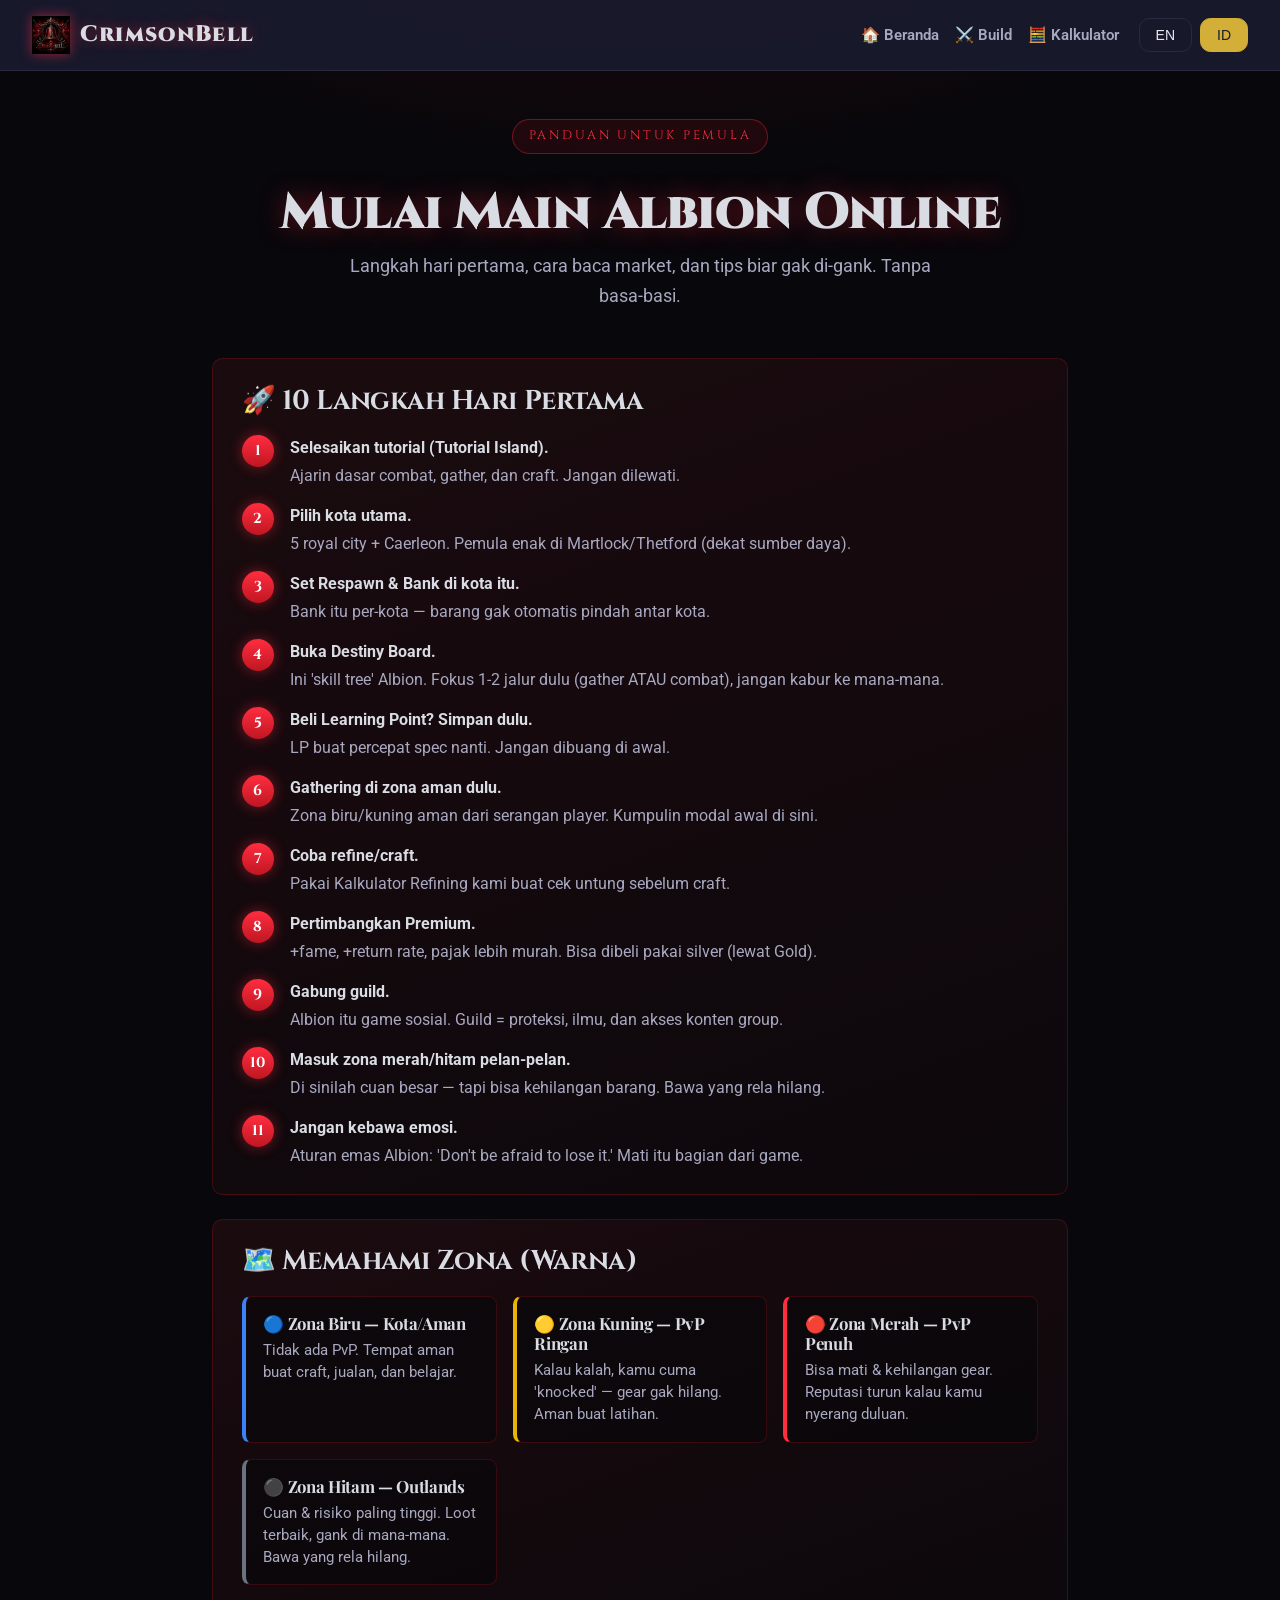
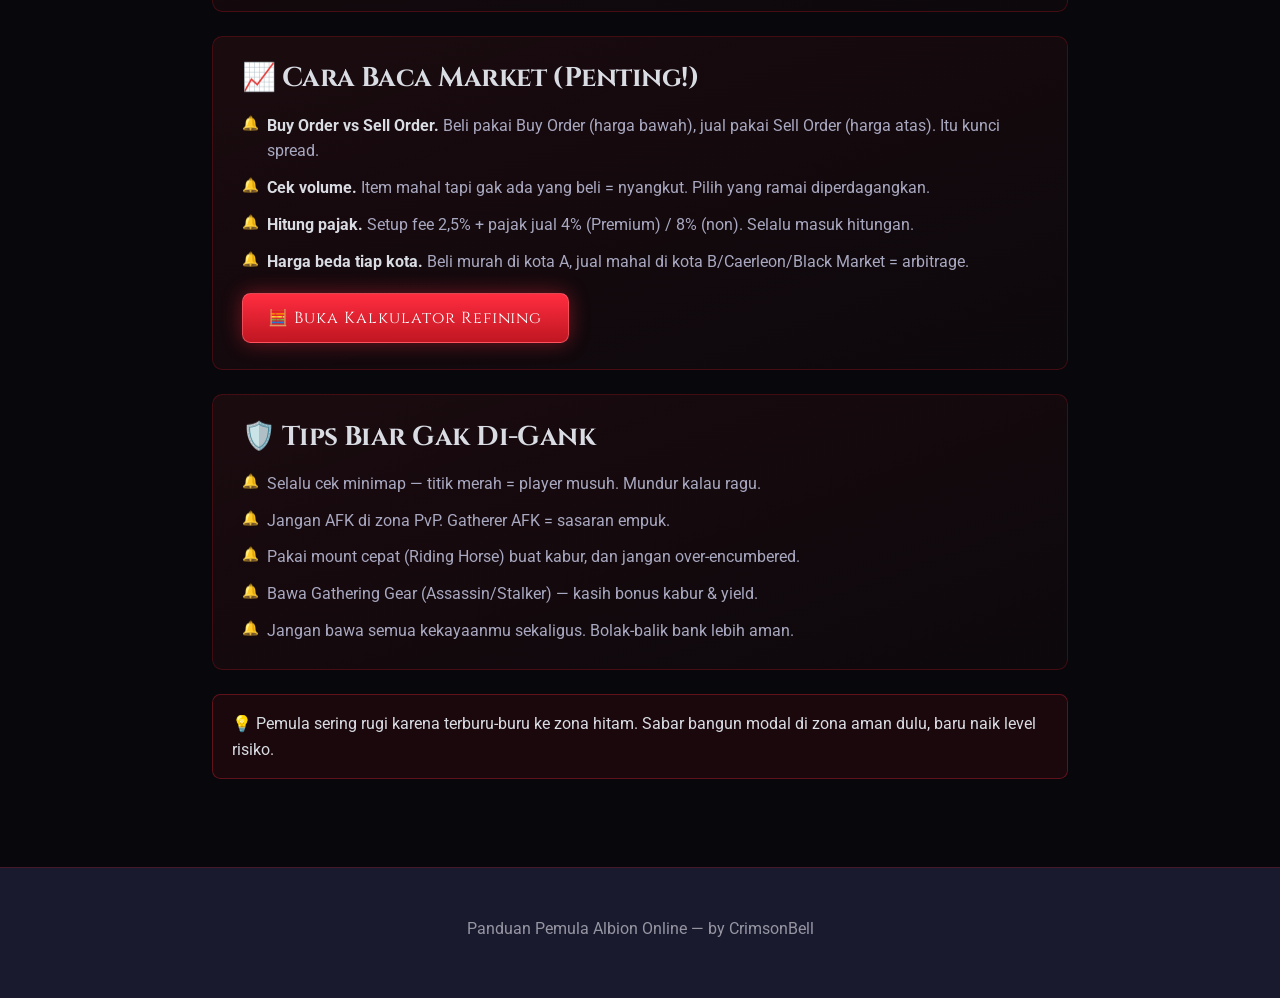
==== beginner.html @ 1b935067 "Add Beginner Guide & Builds pages, landing cards, subtle bell sway animation Co-Authored-By: Devin A" ====
<!DOCTYPE html>
<html lang="id">
<head>
    <meta charset="UTF-8">
    <meta name="viewport" content="width=device-width, initial-scale=1.0">
    <title>Panduan Pemula — CrimsonBell</title>
    <meta name="description" content="Panduan Albion Online untuk pemula: langkah hari pertama, kota, cara baca market, dan tips aman dari gank — by CrimsonBell.">
    <link rel="preconnect" href="https://fonts.googleapis.com">
    <link rel="preconnect" href="https://fonts.gstatic.com" crossorigin>
    <link href="https://fonts.googleapis.com/css2?family=Cinzel:wght@600;700;900&family=Playfair+Display:wght@700&family=Roboto:wght@400;500;700&display=swap" rel="stylesheet">
    <link rel="icon" href="assets/crimsonbell-mark.png">
    <link rel="stylesheet" href="styles.css">
    <link rel="stylesheet" href="landing.css">
    <link rel="stylesheet" href="guide.css">
</head>
<body class="landing-body">
    <!-- Header -->
    <header class="sticky-header">
        <div class="container">
            <div class="header-content">
                <a href="index.html" class="logo-link">
                    <img src="assets/crimsonbell-mark.webp" alt="CrimsonBell" class="header-mark">
                    <span class="logo">CrimsonBell</span>
                </a>
                <nav class="header-nav">
                    <a href="index.html" class="header-nav-link"
                       data-id="🏠 Beranda" data-en="🏠 Home">🏠 Beranda</a>
                    <a href="builds.html" class="header-nav-link"
                       data-id="⚔️ Build" data-en="⚔️ Builds">⚔️ Build</a>
                    <a href="calculator.html" class="header-nav-link"
                       data-id="🧮 Kalkulator" data-en="🧮 Calculator">🧮 Kalkulator</a>
                </nav>
                <div class="language-switcher">
                    <button class="lang-btn" data-lang="en">EN</button>
                    <button class="lang-btn active" data-lang="id">ID</button>
                </div>
            </div>
        </div>
    </header>

    <!-- Hero -->
    <section class="guide-hero">
        <div class="container">
            <div class="landing-badge"
                 data-id="PANDUAN UNTUK PEMULA" data-en="BEGINNER GUIDE">PANDUAN UNTUK PEMULA</div>
            <h1 class="guide-title"
                data-id="Mulai Main Albion Online" data-en="Getting Started in Albion Online">Mulai Main Albion Online</h1>
            <p class="guide-subtitle"
               data-id="Langkah hari pertama, cara baca market, dan tips biar gak di-gank. Tanpa basa-basi."
               data-en="Your first day, how to read the market, and how to avoid getting ganked. No fluff.">Langkah hari pertama, cara baca market, dan tips biar gak di-gank. Tanpa basa-basi.</p>
        </div>
    </section>

    <!-- Content -->
    <section class="guide-content">
        <div class="container">

            <!-- First steps -->
            <div class="guide-block">
                <h2 class="guide-h2"
                    data-id="🚀 10 Langkah Hari Pertama" data-en="🚀 Your First 10 Steps">🚀 10 Langkah Hari Pertama</h2>
                <ol class="step-list">
                    <li><strong data-id="Selesaikan tutorial (Tutorial Island)." data-en="Finish the tutorial (Tutorial Island).">Selesaikan tutorial (Tutorial Island).</strong>
                        <span data-id="Ajarin dasar combat, gather, dan craft. Jangan dilewati." data-en="Teaches combat, gathering, and crafting basics. Don't skip it.">Ajarin dasar combat, gather, dan craft. Jangan dilewati.</span></li>
                    <li><strong data-id="Pilih kota utama." data-en="Pick a home city.">Pilih kota utama.</strong>
                        <span data-id="5 royal city + Caerleon. Pemula enak di Martlock/Thetford (dekat sumber daya)." data-en="5 royal cities + Caerleon. Beginners do well in Martlock/Thetford (close to resources).">5 royal city + Caerleon. Pemula enak di Martlock/Thetford (dekat sumber daya).</span></li>
                    <li><strong data-id="Set Respawn & Bank di kota itu." data-en="Set your respawn & bank in that city.">Set Respawn & Bank di kota itu.</strong>
                        <span data-id="Bank itu per-kota — barang gak otomatis pindah antar kota." data-en="Banks are per-city — items don't move between cities automatically.">Bank itu per-kota — barang gak otomatis pindah antar kota.</span></li>
                    <li><strong data-id="Buka Destiny Board." data-en="Open the Destiny Board.">Buka Destiny Board.</strong>
                        <span data-id="Ini 'skill tree' Albion. Fokus 1-2 jalur dulu (gather ATAU combat), jangan kabur ke mana-mana." data-en="This is Albion's 'skill tree'. Focus 1-2 paths first (gather OR combat), don't spread thin.">Ini 'skill tree' Albion. Fokus 1-2 jalur dulu (gather ATAU combat), jangan kabur ke mana-mana.</span></li>
                    <li><strong data-id="Beli Learning Point? Simpan dulu." data-en="Got Learning Points? Save them.">Beli Learning Point? Simpan dulu.</strong>
                        <span data-id="LP buat percepat spec nanti. Jangan dibuang di awal." data-en="LP speeds up spec later. Don't waste them early.">LP buat percepat spec nanti. Jangan dibuang di awal.</span></li>
                    <li><strong data-id="Gathering di zona aman dulu." data-en="Gather in safe zones first.">Gathering di zona aman dulu.</strong>
                        <span data-id="Zona biru/kuning aman dari serangan player. Kumpulin modal awal di sini." data-en="Blue/yellow zones are safe from PvP. Build your starting capital here.">Zona biru/kuning aman dari serangan player. Kumpulin modal awal di sini.</span></li>
                    <li><strong data-id="Coba refine/craft." data-en="Try refining/crafting.">Coba refine/craft.</strong>
                        <span data-id="Pakai Kalkulator Refining kami buat cek untung sebelum craft." data-en="Use our Refining Calculator to check profit before crafting.">Pakai Kalkulator Refining kami buat cek untung sebelum craft.</span></li>
                    <li><strong data-id="Pertimbangkan Premium." data-en="Consider Premium.">Pertimbangkan Premium.</strong>
                        <span data-id="+fame, +return rate, pajak lebih murah. Bisa dibeli pakai silver (lewat Gold)." data-en="+fame, +return rate, lower tax. Buyable with silver (via Gold).">+fame, +return rate, pajak lebih murah. Bisa dibeli pakai silver (lewat Gold).</span></li>
                    <li><strong data-id="Gabung guild." data-en="Join a guild.">Gabung guild.</strong>
                        <span data-id="Albion itu game sosial. Guild = proteksi, ilmu, dan akses konten group." data-en="Albion is a social game. A guild means protection, knowledge, and group content.">Albion itu game sosial. Guild = proteksi, ilmu, dan akses konten group.</span></li>
                    <li><strong data-id="Masuk zona merah/hitam pelan-pelan." data-en="Ease into red/black zones.">Masuk zona merah/hitam pelan-pelan.</strong>
                        <span data-id="Di sinilah cuan besar — tapi bisa kehilangan barang. Bawa yang rela hilang." data-en="This is where the big money is — but you can lose your gear. Only bring what you can afford to lose.">Di sinilah cuan besar — tapi bisa kehilangan barang. Bawa yang rela hilang.</span></li>
                    <li><strong data-id="Jangan kebawa emosi." data-en="Don't get attached.">Jangan kebawa emosi.</strong>
                        <span data-id="Aturan emas Albion: 'Don't be afraid to lose it.' Mati itu bagian dari game." data-en="Albion's golden rule: 'Don't be afraid to lose it.' Dying is part of the game.">Aturan emas Albion: 'Don't be afraid to lose it.' Mati itu bagian dari game.</span></li>
                </ol>
            </div>

            <!-- Zones -->
            <div class="guide-block">
                <h2 class="guide-h2"
                    data-id="🗺️ Memahami Zona (Warna)" data-en="🗺️ Understanding Zones (Colors)">🗺️ Memahami Zona (Warna)</h2>
                <div class="info-grid">
                    <div class="info-card info-card--blue">
                        <h3 data-id="🔵 Zona Biru — Kota/Aman" data-en="🔵 Blue Zone — City/Safe">🔵 Zona Biru — Kota/Aman</h3>
                        <p data-id="Tidak ada PvP. Tempat aman buat craft, jualan, dan belajar." data-en="No PvP. Safe place to craft, trade, and learn.">Tidak ada PvP. Tempat aman buat craft, jualan, dan belajar.</p>
                    </div>
                    <div class="info-card info-card--yellow">
                        <h3 data-id="🟡 Zona Kuning — PvP Ringan" data-en="🟡 Yellow Zone — Soft PvP">🟡 Zona Kuning — PvP Ringan</h3>
                        <p data-id="Kalau kalah, kamu cuma 'knocked' — gear gak hilang. Aman buat latihan." data-en="If you lose you're only 'knocked' — no gear loss. Good for practice.">Kalau kalah, kamu cuma 'knocked' — gear gak hilang. Aman buat latihan.</p>
                    </div>
                    <div class="info-card info-card--red">
                        <h3 data-id="🔴 Zona Merah — PvP Penuh" data-en="🔴 Red Zone — Full PvP">🔴 Zona Merah — PvP Penuh</h3>
                        <p data-id="Bisa mati & kehilangan gear. Reputasi turun kalau kamu nyerang duluan." data-en="You can die & lose gear. Your reputation drops if you attack first.">Bisa mati & kehilangan gear. Reputasi turun kalau kamu nyerang duluan.</p>
                    </div>
                    <div class="info-card info-card--black">
                        <h3 data-id="⚫ Zona Hitam — Outlands" data-en="⚫ Black Zone — Outlands">⚫ Zona Hitam — Outlands</h3>
                        <p data-id="Cuan & risiko paling tinggi. Loot terbaik, gank di mana-mana. Bawa yang rela hilang." data-en="Highest reward & risk. Best loot, ganks everywhere. Only bring what you can lose.">Cuan & risiko paling tinggi. Loot terbaik, gank di mana-mana. Bawa yang rela hilang.</p>
                    </div>
                </div>
            </div>

            <!-- Market -->
            <div class="guide-block">
                <h2 class="guide-h2"
                    data-id="📈 Cara Baca Market (Penting!)" data-en="📈 How to Read the Market (Important!)">📈 Cara Baca Market (Penting!)</h2>
                <ul class="tip-list">
                    <li><strong data-id="Buy Order vs Sell Order." data-en="Buy Order vs Sell Order.">Buy Order vs Sell Order.</strong>
                        <span data-id="Beli pakai Buy Order (harga bawah), jual pakai Sell Order (harga atas). Itu kunci spread." data-en="Buy with Buy Orders (low price), sell with Sell Orders (high price). That's the spread.">Beli pakai Buy Order (harga bawah), jual pakai Sell Order (harga atas). Itu kunci spread.</span></li>
                    <li><strong data-id="Cek volume." data-en="Check the volume.">Cek volume.</strong>
                        <span data-id="Item mahal tapi gak ada yang beli = nyangkut. Pilih yang ramai diperdagangkan." data-en="Expensive item nobody buys = stuck inventory. Pick high-volume items.">Item mahal tapi gak ada yang beli = nyangkut. Pilih yang ramai diperdagangkan.</span></li>
                    <li><strong data-id="Hitung pajak." data-en="Account for tax.">Hitung pajak.</strong>
                        <span data-id="Setup fee 2,5% + pajak jual 4% (Premium) / 8% (non). Selalu masuk hitungan." data-en="Setup fee 2.5% + sales tax 4% (Premium) / 8% (non). Always factor it in.">Setup fee 2,5% + pajak jual 4% (Premium) / 8% (non). Selalu masuk hitungan.</span></li>
                    <li><strong data-id="Harga beda tiap kota." data-en="Prices differ per city.">Harga beda tiap kota.</strong>
                        <span data-id="Beli murah di kota A, jual mahal di kota B/Caerleon/Black Market = arbitrage." data-en="Buy cheap in city A, sell high in city B/Caerleon/Black Market = arbitrage.">Beli murah di kota A, jual mahal di kota B/Caerleon/Black Market = arbitrage.</span></li>
                </ul>
                <a href="calculator.html" class="guide-cta-btn"
                   data-id="🧮 Buka Kalkulator Refining" data-en="🧮 Open Refining Calculator">🧮 Buka Kalkulator Refining</a>
            </div>

            <!-- Safety -->
            <div class="guide-block">
                <h2 class="guide-h2"
                    data-id="🛡️ Tips Biar Gak Di-Gank" data-en="🛡️ How to Avoid Getting Ganked">🛡️ Tips Biar Gak Di-Gank</h2>
                <ul class="tip-list">
                    <li><span data-id="Selalu cek minimap — titik merah = player musuh. Mundur kalau ragu." data-en="Always watch the minimap — red dots = enemy players. Retreat if unsure.">Selalu cek minimap — titik merah = player musuh. Mundur kalau ragu.</span></li>
                    <li><span data-id="Jangan AFK di zona PvP. Gatherer AFK = sasaran empuk." data-en="Never AFK in PvP zones. An AFK gatherer is easy prey.">Jangan AFK di zona PvP. Gatherer AFK = sasaran empuk.</span></li>
                    <li><span data-id="Pakai mount cepat (Riding Horse) buat kabur, dan jangan over-encumbered." data-en="Use a fast mount (Riding Horse) to escape, and don't get over-encumbered.">Pakai mount cepat (Riding Horse) buat kabur, dan jangan over-encumbered.</span></li>
                    <li><span data-id="Bawa Gathering Gear (Assassin/Stalker) — kasih bonus kabur & yield." data-en="Wear Gathering Gear (Assassin/Stalker) — gives escape & yield bonuses.">Bawa Gathering Gear (Assassin/Stalker) — kasih bonus kabur & yield.</span></li>
                    <li><span data-id="Jangan bawa semua kekayaanmu sekaligus. Bolak-balik bank lebih aman." data-en="Don't carry all your wealth at once. Multiple bank trips are safer.">Jangan bawa semua kekayaanmu sekaligus. Bolak-balik bank lebih aman.</span></li>
                </ul>
            </div>

            <p class="guide-note"
               data-id="💡 Pemula sering rugi karena terburu-buru ke zona hitam. Sabar bangun modal di zona aman dulu, baru naik level risiko."
               data-en="💡 Beginners often lose by rushing into the black zone. Be patient — build capital in safe zones first, then scale up risk.">💡 Pemula sering rugi karena terburu-buru ke zona hitam. Sabar bangun modal di zona aman dulu, baru naik level risiko.</p>

        </div>
    </section>

    <!-- Footer -->
    <footer class="footer">
        <div class="container">
            <p data-id="Panduan Pemula Albion Online — by CrimsonBell"
               data-en="Albion Online Beginner Guide — by CrimsonBell">Panduan Pemula Albion Online — by CrimsonBell</p>
        </div>
    </footer>

    <script src="landing.js"></script>
</body>
</html>
---- styles.css ----
/* ============================================
   VARIABLES & THEME
   ============================================ */
:root {
    /* Colors - Dark Fantasy Theme */
    --primary: #d4af37;
    --primary-dark: #c9a227;
    --background: #0f0f1e;
    --card-bg: #1a1a2e;
    --foreground: #e8e8f0;
    --foreground-muted: #a8a8c0;
    --border: #2a2a3e;
    --accent: #d4af37;
    --accent-foreground: #1a1a2e;
    --secondary: #5a189a;
    --danger-bg: #ff4444;

    /* Spacing */
    --spacing-xs: 0.25rem;
    --spacing-sm: 0.5rem;
    --spacing-md: 1rem;
    --spacing-lg: 1.5rem;
    --spacing-xl: 2rem;
    --spacing-2xl: 3rem;

    /* Border Radius */
    --radius: 0.65rem;
    --radius-md: calc(var(--radius) - 2px);
    --radius-lg: var(--radius);

    /* Typography */
    --font-serif: 'Playfair Display', serif;
    --font-sans: 'Roboto', sans-serif;

    /* Transitions */
    --transition-fast: 150ms ease-out;
    --transition-normal: 300ms ease-out;
}

/* ============================================
   RESET & BASE STYLES
   ============================================ */
* {
    margin: 0;
    padding: 0;
    box-sizing: border-box;
}

html {
    scroll-behavior: smooth;
}

body {
    font-family: var(--font-sans);
    background-color: var(--background);
    color: var(--foreground);
    line-height: 1.6;
    font-size: 16px;
}

/* ============================================
   TYPOGRAPHY
   ============================================ */
h1, h2, h3, h4, h5, h6 {
    font-family: var(--font-serif);
    font-weight: 700;
    letter-spacing: -0.02em;
    line-height: 1.2;
}

h1 {
    font-size: 3rem;
}

h2 {
    font-size: 2.25rem;
}

h3 {
    font-size: 1.5rem;
}

p {
    margin-bottom: var(--spacing-md);
}

/* ============================================
   CONTAINER & LAYOUT
   ============================================ */
.container {
    width: 100%;
    margin: 0 auto;
    padding: 0 var(--spacing-md);
    max-width: 100%;
}

@media (min-width: 640px) {
    .container {
        padding: 0 var(--spacing-lg);
    }
}

@media (min-width: 1024px) {
    .container {
        max-width: 1280px;
        padding: 0 var(--spacing-xl);
    }
}

/* ============================================
   HEADER
   ============================================ */
.sticky-header {
    position: sticky;
    top: 0;
    z-index: 50;
    background-color: rgba(26, 26, 46, 0.95);
    backdrop-filter: blur(10px);
    border-bottom: 1px solid var(--border);
}

.header-content {
    display: flex;
    align-items: center;
    justify-content: space-between;
    padding: var(--spacing-md) 0;
}

.logo {
    font-size: 1.5rem;
    color: var(--accent);
    font-family: var(--font-serif);
    font-weight: 700;
}

@media (min-width: 768px) {
    .logo {
        font-size: 1.75rem;
    }
}

/* ============================================
   LANGUAGE SWITCHER
   ============================================ */
.language-switcher {
    display: flex;
    gap: var(--spacing-sm);
}

.lang-btn {
    padding: var(--spacing-sm) var(--spacing-md);
    background-color: transparent;
    border: 1px solid var(--border);
    color: var(--foreground);
    font-size: 0.875rem;
    font-weight: 500;
    cursor: pointer;
    border-radius: var(--radius);
    transition: all var(--transition-normal);
}

.lang-btn:hover {
    border-color: var(--accent);
    color: var(--accent);
}

.lang-btn.active {
    background-color: var(--accent);
    color: var(--accent-foreground);
    border-color: var(--accent);
}

/* ============================================
   PRIME TIME TRACKER
   ============================================ */
.prime-time-section {
    background: linear-gradient(135deg, rgba(212, 175, 55, 0.1) 0%, rgba(90, 24, 154, 0.1) 100%);
    padding: var(--spacing-xl) 0;
    border-bottom: 2px solid var(--border);
}

.prime-time-widget {
    background-color: var(--card-bg);
    border: 2px solid var(--accent);
    border-radius: var(--radius);
    overflow: hidden;
    max-width: 600px;
    margin: 0 auto;
}

.prime-time-header {
    background: linear-gradient(90deg, var(--accent), var(--primary-dark));
    color: var(--accent-foreground);
    padding: var(--spacing-lg);
    text-align: center;
}

.prime-time-header h3 {
    margin: 0;
    font-size: 1.25rem;
}

.prime-time-content {
    padding: var(--spacing-lg);
    display: grid;
    grid-template-columns: 1fr 1fr;
    gap: var(--spacing-lg);
}

@media (max-width: 640px) {
    .prime-time-content {
        grid-template-columns: 1fr;
    }
}

.time-display {
    display: flex;
    flex-direction: column;
    justify-content: center;
    align-items: center;
    text-align: center;
    gap: var(--spacing-md);
}

.time-row {
    display: flex;
    align-items: center;
    justify-content: center;
    gap: var(--spacing-lg);
    width: 100%;
}

.time-item {
    display: flex;
    flex-direction: column;
    align-items: center;
    gap: var(--spacing-sm);
}

.time-label {
    font-size: 0.75rem;
    text-transform: uppercase;
    letter-spacing: 0.05em;
    color: rgba(232, 232, 240, 0.6);
    font-weight: 600;
}

.time-divider {
    font-size: 1.5rem;
    color: rgba(212, 175, 55, 0.5);
    height: 60px;
    display: flex;
    align-items: center;
}

.current-time {
    font-size: 1.75rem;
    font-weight: 700;
    color: var(--accent);
    font-family: 'Courier New', monospace;
}

@media (max-width: 640px) {
    .time-row {
        flex-direction: column;
        gap: var(--spacing-md);
    }
    
    .time-divider {
        height: auto;
        transform: rotate(90deg);
    }
    
    .current-time {
        font-size: 1.5rem;
    }
}

.danger-level {
    font-size: 1.25rem;
    font-weight: 600;
    margin-top: var(--spacing-sm);
    padding: var(--spacing-sm) var(--spacing-md);
    border-radius: var(--radius-md);
    display: inline-block;
}

.danger-level.safe {
    background-color: rgba(34, 197, 94, 0.2);
    color: #4ade80;
}

.danger-level.moderate {
    background-color: rgba(234, 179, 8, 0.2);
    color: #facc15;
}

.danger-level.extreme {
    background-color: rgba(239, 68, 68, 0.2);
    color: #f87171;
}

.time-info {
    display: flex;
    flex-direction: column;
    justify-content: center;
    gap: var(--spacing-sm);
}

.time-info p {
    margin: 0;
    font-size: 0.95rem;
    color: rgba(232, 232, 240, 0.9);
}

.time-info strong {
    color: var(--accent);
}

/* ============================================
   HERO SECTION
   ============================================ */
.hero {
    position: relative;
    height: 100vh;
    display: flex;
    align-items: center;
    justify-content: center;
    overflow: hidden;
}

.hero-background {
    position: absolute;
    inset: 0;
    background-image: url('https://d2xsxph8kpxj0f.cloudfront.net/310519663244214689/CP2xbP6jZ7YquxKLmra3zY/hero-outlands-8KWtWz5XWPKre2bE9sSZu7.webp');
    background-size: cover;
    background-position: center;
    z-index: 0;
}

.hero-overlay {
    position: absolute;
    inset: 0;
    background: linear-gradient(to right, rgba(0, 0, 0, 0.7), rgba(0, 0, 0, 0.5), transparent);
    z-index: 1;
}

.hero-content {
    position: relative;
    z-index: 10;
    max-width: 56rem;
    margin: 0 auto;
    padding: 0 var(--spacing-md);
    text-align: center;
    animation: fadeInUp 0.8s ease-out;
}

.hero-badge {
    display: inline-block;
    background-color: var(--accent);
    color: var(--accent-foreground);
    padding: var(--spacing-sm) var(--spacing-md);
    border-radius: var(--radius);
    font-size: 0.875rem;
    font-weight: 600;
    margin-bottom: var(--spacing-lg);
    animation: fadeInDown 0.6s ease-out;
}

.hero-title {
    font-size: 2.25rem;
    color: white;
    margin-bottom: var(--spacing-md);
    text-shadow: 0 2px 8px rgba(0, 0, 0, 0.5);
}

@media (min-width: 768px) {
    .hero-title {
        font-size: 3.75rem;
    }
}

@media (min-width: 1024px) {
    .hero-title {
        font-size: 4.5rem;
    }
}

.hero-description {
    font-size: 1rem;
    color: #d1d5db;
    margin-bottom: var(--spacing-xl);
    text-shadow: 0 1px 4px rgba(0, 0, 0, 0.3);
}

@media (min-width: 768px) {
    .hero-description {
        font-size: 1.125rem;
    }
}

/* ============================================
   BUTTONS
   ============================================ */
.btn {
    padding: var(--spacing-md) var(--spacing-lg);
    border: none;
    border-radius: var(--radius);
    font-size: 1rem;
    font-weight: 600;
    cursor: pointer;
    transition: all var(--transition-normal);
    font-family: var(--font-sans);
}

.btn-primary {
    background-color: var(--accent);
    color: var(--accent-foreground);
}

.btn-primary:hover {
    background-color: var(--primary-dark);
    transform: translateY(-2px);
    box-shadow: 0 8px 16px rgba(212, 175, 55, 0.3);
}

@media (min-width: 768px) {
    .btn {
        padding: var(--spacing-md) var(--spacing-xl);
        font-size: 1.125rem;
    }
}

/* ============================================
   MAIN CONTENT
   ============================================ */
.main-content {
    padding: var(--spacing-2xl) 0;
    background-color: var(--background);
}

.section-block {
    margin-bottom: var(--spacing-2xl);
}

@media (min-width: 768px) {
    .section-block {
        margin-bottom: calc(var(--spacing-2xl) * 1.5);
    }
}

.section-header {
    margin-bottom: var(--spacing-xl);
}

@media (min-width: 768px) {
    .section-header {
        margin-bottom: calc(var(--spacing-xl) * 1.5);
    }
}

.section-header h2 {
    color: var(--accent);
    margin-bottom: var(--spacing-sm);
}

.section-header p {
    color: rgba(232, 232, 240, 0.8);
    font-size: 0.95rem;
}

@media (min-width: 768px) {
    .section-header p {
        font-size: 1rem;
    }
}

/* ============================================
   BIOMES GRID
   ============================================ */
.biomes-grid {
    display: grid;
    grid-template-columns: 1fr;
    gap: var(--spacing-md);
}

@media (min-width: 768px) {
    .biomes-grid {
        grid-template-columns: repeat(2, 1fr);
        gap: var(--spacing-lg);
    }
}

@media (min-width: 1024px) {
    .biomes-grid {
        grid-template-columns: repeat(3, 1fr);
    }
}

.biome-card {
    border: 2px solid;
    border-radius: var(--radius);
    overflow: hidden;
    background-color: var(--card-bg);
    transition: all var(--transition-normal);
    cursor: pointer;
}

.biome-card:hover {
    box-shadow: 0 20px 25px -5px rgba(0, 0, 0, 0.5);
    transform: scale(1.05);
}

.biome-image {
    position: relative;
    height: 10rem;
    overflow: hidden;
}

@media (min-width: 768px) {
    .biome-image {
        height: 12rem;
    }
}

.biome-image img {
    width: 100%;
    height: 100%;
    object-fit: cover;
}

.biome-image-overlay {
    position: absolute;
    inset: 0;
    background: linear-gradient(to top, rgba(0, 0, 0, 0.8), transparent);
    display: flex;
    flex-direction: column;
    justify-content: flex-end;
    padding: var(--spacing-md);
}

.biome-name {
    font-size: 1.125rem;
    font-weight: 700;
    color: white;
}

@media (min-width: 768px) {
    .biome-name {
        font-size: 1.5rem;
    }
}

.biome-city {
    font-size: 0.875rem;
    color: #d1d5db;
}

.biome-content {
    padding: var(--spacing-md);
}

@media (min-width: 768px) {
    .biome-content {
        padding: var(--spacing-lg);
    }
}

.biome-description {
    font-size: 0.875rem;
    color: rgba(232, 232, 240, 0.8);
    margin-bottom: var(--spacing-md);
}

@media (min-width: 768px) {
    .biome-description {
        margin-bottom: var(--spacing-lg);
    }
}

.resource-group {
    margin-bottom: var(--spacing-md);
}

@media (min-width: 768px) {
    .resource-group {
        margin-bottom: var(--spacing-lg);
    }
}

.resource-label {
    font-size: 0.75rem;
    font-weight: 600;
    color: rgba(232, 232, 240, 0.6);
    text-transform: uppercase;
    margin-bottom: var(--spacing-sm);
}

.badge {
    display: inline-block;
    padding: var(--spacing-xs) var(--spacing-sm);
    border-radius: var(--radius-md);
    font-size: 0.75rem;
    font-weight: 600;
    border: 1px solid;
}

.badge-primary {
    background-color: var(--accent);
    color: var(--accent-foreground);
    border-color: var(--accent);
}

.badge-outline {
    background-color: transparent;
    color: var(--foreground);
    border-color: var(--border);
}

/* ============================================
   TIERS CONTAINER
   ============================================ */
.tiers-container {
    display: flex;
    flex-direction: column;
    gap: var(--spacing-md);
}

@media (min-width: 768px) {
    .tiers-container {
        gap: var(--spacing-lg);
    }
}

.tier-card {
    border: 2px solid rgba(212, 175, 55, 0.3);
    border-radius: var(--radius);
    background-color: var(--card-bg);
    padding: var(--spacing-md);
    transition: all var(--transition-normal);
}

@media (min-width: 768px) {
    .tier-card {
        padding: var(--spacing-lg);
    }
}

.tier-card:hover {
    border-color: rgba(212, 175, 55, 0.6);
}

.tier-header {
    display: flex;
    flex-direction: column;
    gap: var(--spacing-md);
    margin-bottom: var(--spacing-md);
}

@media (min-width: 768px) {
    .tier-header {
        flex-direction: row;
        align-items: center;
        justify-content: space-between;
        gap: var(--spacing-lg);
        margin-bottom: var(--spacing-lg);
    }
}

.tier-title {
    font-size: 1.5rem;
    color: var(--accent);
}

@media (min-width: 768px) {
    .tier-title {
        font-size: 1.875rem;
    }
}

.tier-location {
    font-size: 0.875rem;
    color: rgba(232, 232, 240, 0.8);
}

@media (min-width: 768px) {
    .tier-location {
        font-size: 1rem;
    }
}

.tier-badges {
    display: flex;
    gap: var(--spacing-sm);
    flex-wrap: wrap;
}

.tier-body {
    display: flex;
    flex-direction: column;
    gap: var(--spacing-md);
}

@media (min-width: 768px) {
    .tier-body {
        gap: var(--spacing-lg);
    }
}

.tier-section {
    display: flex;
    flex-direction: column;
    gap: var(--spacing-sm);
}

.tier-section-title {
    font-weight: 600;
    color: var(--accent);
    font-size: 0.95rem;
}

@media (min-width: 768px) {
    .tier-section-title {
        font-size: 1rem;
    }
}

.resources-badges {
    display: flex;
    flex-wrap: wrap;
    gap: var(--spacing-sm);
}

.tips-list {
    list-style: none;
    display: flex;
    flex-direction: column;
    gap: var(--spacing-sm);
}

.tips-list li {
    display: flex;
    gap: var(--spacing-sm);
    font-size: 0.875rem;
    color: rgba(232, 232, 240, 0.8);
}

@media (min-width: 768px) {
    .tips-list li {
        font-size: 1rem;
    }
}

.tips-list li::before {
    content: '•';
    color: var(--accent);
    font-weight: bold;
    flex-shrink: 0;
}

/* Danger Badge Colors */
.badge-safe {
    background-color: rgba(34, 197, 94, 0.2);
    color: #4ade80;
    border-color: #22c55e;
}

.badge-moderate {
    background-color: rgba(234, 179, 8, 0.2);
    color: #facc15;
    border-color: #eab308;
}

.badge-dangerous {
    background-color: rgba(239, 68, 68, 0.2);
    color: #f87171;
    border-color: #ef4444;
}

/* ============================================
   T8 MAPS GRID
   ============================================ */
.t8-maps-grid {
    display: grid;
    grid-template-columns: 1fr;
    gap: var(--spacing-md);
}

@media (min-width: 768px) {
    .t8-maps-grid {
        grid-template-columns: repeat(2, 1fr);
        gap: var(--spacing-lg);
    }
}

@media (min-width: 1024px) {
    .t8-maps-grid {
        grid-template-columns: repeat(5, 1fr);
    }
}

.t8-card {
    border: 2px solid rgba(212, 175, 55, 0.3);
    border-radius: var(--radius);
    background-color: var(--card-bg);
    padding: var(--spacing-md);
    transition: all var(--transition-normal);
}

@media (min-width: 768px) {
    .t8-card {
        padding: var(--spacing-lg);
    }
}

.t8-card:hover {
    border-color: rgba(212, 175, 55, 0.6);
}

.t8-card-title {
    color: var(--accent);
    font-weight: 600;
    margin-bottom: var(--spacing-md);
    font-size: 1rem;
}

@media (min-width: 768px) {
    .t8-card-title {
        font-size: 1.125rem;
    }
}

.t8-maps-list {
    list-style: none;
    display: flex;
    flex-direction: column;
    gap: var(--spacing-sm);
}

.t8-maps-list li {
    display: flex;
    gap: var(--spacing-sm);
    font-size: 0.875rem;
    color: rgba(232, 232, 240, 0.8);
    align-items: flex-start;
}

@media (min-width: 768px) {
    .t8-maps-list li {
        font-size: 1rem;
    }
}

.t8-maps-list li::before {
    content: '🧭';
    flex-shrink: 0;
    margin-top: 2px;
}

/* ============================================
   GATHERING BUILDS GRID
   ============================================ */
.builds-grid {
    display: grid;
    grid-template-columns: 1fr;
    gap: var(--spacing-md);
}

@media (min-width: 768px) {
    .builds-grid {
        grid-template-columns: repeat(2, 1fr);
        gap: var(--spacing-lg);
    }
}

@media (min-width: 1024px) {
    .builds-grid {
        grid-template-columns: repeat(3, 1fr);
    }
}

.build-card {
    border: 2px solid rgba(212, 175, 55, 0.3);
    border-radius: var(--radius);
    background-color: var(--card-bg);
    padding: var(--spacing-lg);
    transition: all var(--transition-normal);
}

.build-card:hover {
    border-color: rgba(212, 175, 55, 0.6);
    box-shadow: 0 8px 16px rgba(212, 175, 55, 0.1);
}

.build-name {
    font-size: 1.125rem;
    color: var(--accent);
    font-weight: 600;
    margin-bottom: var(--spacing-sm);
}

.build-type {
    font-size: 0.875rem;
    color: rgba(232, 232, 240, 0.6);
    text-transform: uppercase;
    letter-spacing: 0.05em;
    margin-bottom: var(--spacing-md);
}

.build-items {
    display: flex;
    flex-direction: column;
    gap: var(--spacing-sm);
}

.build-item {
    font-size: 0.875rem;
    color: rgba(232, 232, 240, 0.8);
    padding-left: var(--spacing-md);
    position: relative;
}

.build-item::before {
    content: '';
    position: absolute;
    left: 0;
    color: var(--accent);
}

/* ============================================
   EVENTS GRID
   ============================================ */
.events-grid {
    display: grid;
    grid-template-columns: 1fr;
    gap: var(--spacing-md);
}

@media (min-width: 768px) {
    .events-grid {
        grid-template-columns: repeat(2, 1fr);
        gap: var(--spacing-lg);
    }
}

.event-card {
    border-left: 4px solid var(--accent);
    border-radius: var(--radius);
    background-color: var(--card-bg);
    padding: var(--spacing-lg);
    transition: all var(--transition-normal);
}

.event-card:hover {
    background-color: rgba(212, 175, 55, 0.05);
}

.event-time {
    font-size: 1rem;
    color: var(--accent);
    font-weight: 600;
    margin-bottom: var(--spacing-sm);
}

.event-description {
    font-size: 0.95rem;
    color: rgba(232, 232, 240, 0.8);
    margin-bottom: var(--spacing-sm);
}

.event-note {
    font-size: 0.875rem;
    color: rgba(232, 232, 240, 0.6);
    font-style: italic;
}

/* ============================================
   CARDS
   ============================================ */
.card {
    border: 2px solid rgba(212, 175, 55, 0.3);
    border-radius: var(--radius);
    background-color: var(--card-bg);
    padding: var(--spacing-lg);
    transition: all var(--transition-normal);
}

@media (min-width: 768px) {
    .card {
        padding: calc(var(--spacing-lg) * 1.5);
    }
}

.card:hover {
    border-color: rgba(212, 175, 55, 0.6);
}

.card-icon {
    font-size: 2rem;
    margin-bottom: var(--spacing-md);
}

@media (min-width: 768px) {
    .card-icon {
        font-size: 2.5rem;
    }
}

.card-title {
    color: var(--accent);
    font-size: 1rem;
    margin-bottom: var(--spacing-md);
}

@media (min-width: 768px) {
    .card-title {
        font-size: 1.125rem;
    }
}

.card-content {
    display: flex;
    flex-direction: column;
    gap: var(--spacing-sm);
}

.card-content p {
    font-size: 0.875rem;
    color: rgba(232, 232, 240, 0.8);
    margin-bottom: 0;
}

@media (min-width: 768px) {
    .card-content p {
        font-size: 1rem;
    }
}

.card-note {
    margin-top: var(--spacing-md);
    padding-top: var(--spacing-md);
    border-top: 1px solid var(--border);
    font-size: 0.875rem;
    color: rgba(212, 175, 55, 0.9);
}

/* ============================================
   PRO TIPS GRID
   ============================================ */
.pro-tips-grid {
    display: grid;
    grid-template-columns: 1fr;
    gap: var(--spacing-md);
}

@media (min-width: 768px) {
    .pro-tips-grid {
        grid-template-columns: repeat(3, 1fr);
        gap: var(--spacing-lg);
    }
}

.pro-tip-card {
    background-color: rgba(212, 175, 55, 0.05);
}

/* ============================================
   FOOTER
   ============================================ */
.footer {
    background-color: var(--card-bg);
    border-top: 1px solid var(--border);
    padding: var(--spacing-xl) 0;
    text-align: center;
}

@media (min-width: 768px) {
    .footer {
        padding: calc(var(--spacing-xl) * 1.5) 0;
    }
}

.footer p {
    font-size: 0.875rem;
    color: rgba(232, 232, 240, 0.6);
    margin-bottom: var(--spacing-sm);
}

@media (min-width: 768px) {
    .footer p {
        font-size: 1rem;
    }
}

.footer-author {
    color: var(--accent);
}

/* ============================================
   ANIMATIONS
   ============================================ */
@keyframes fadeInUp {
    from {
        opacity: 0;
        transform: translateY(20px);
    }
    to {
        opacity: 1;
        transform: translateY(0);
    }
}

@keyframes fadeInDown {
    from {
        opacity: 0;
        transform: translateY(-10px);
    }
    to {
        opacity: 1;
        transform: translateY(0);
    }
}

/* ============================================
   RESPONSIVE ADJUSTMENTS
   ============================================ */
@media (max-width: 640px) {
    h1 {
        font-size: 2rem;
    }

    h2 {
        font-size: 1.75rem;
    }

    h3 {
        font-size: 1.25rem;
    }
}

/* ============================================
   Header calculator link (added)
   ============================================ */
.header-calc-link {
    margin-left: auto;
    margin-right: 1.5rem;
    color: var(--primary);
    text-decoration: none;
    font-weight: 700;
    font-size: 0.95rem;
    white-space: nowrap;
    transition: color 150ms ease-out;
}
.header-calc-link:hover { color: var(--foreground); }
@media (max-width: 600px) {
    .header-calc-link { font-size: 0.8rem; margin-right: 0.5rem; }
}
---- landing.css ----
/* ============================================
   CRIMSONBELL LANDING PAGE
   ============================================ */
:root {
    --crimson: #c01622;
    --crimson-bright: #ff2d3f;
    --crimson-deep: #6e0b12;
    --silver: #d9dde3;
}

.landing-body {
    background:
        radial-gradient(1200px 700px at 50% -10%, rgba(192, 22, 34, 0.22), transparent 60%),
        radial-gradient(900px 600px at 50% 110%, rgba(110, 11, 18, 0.25), transparent 60%),
        #08070b;
    min-height: 100vh;
}

/* ---- Header mark + logo ---- */
.logo-link {
    display: inline-flex;
    align-items: center;
    gap: 0.6rem;
    text-decoration: none;
}
.header-mark {
    width: 38px;
    height: 38px;
    object-fit: contain;
    filter: drop-shadow(0 0 6px rgba(255, 45, 63, 0.55));
}
.landing-body .logo,
.header-content .logo {
    font-family: 'Cinzel', var(--font-serif);
    font-weight: 900;
    letter-spacing: 0.06em;
    color: var(--silver);
    text-shadow: 0 0 14px rgba(255, 45, 63, 0.45);
    margin: 0;
    font-size: 1.4rem;
}
.header-nav {
    display: flex;
    align-items: center;
    gap: 1rem;
    margin-left: auto;
    margin-right: 1.25rem;
}
.header-nav-link {
    color: var(--foreground-muted);
    text-decoration: none;
    font-weight: 600;
    font-size: 0.95rem;
    white-space: nowrap;
    transition: color var(--transition-fast);
}
.header-nav-link:hover { color: var(--silver); }

/* ============================================
   INTRO / BIO POPUP
   ============================================ */
.intro-overlay {
    position: fixed;
    inset: 0;
    z-index: 1000;
    display: flex;
    align-items: center;
    justify-content: center;
    padding: 1.5rem;
    background:
        radial-gradient(800px 600px at 50% 40%, rgba(110, 11, 18, 0.45), transparent 70%),
        rgba(4, 3, 6, 0.94);
    backdrop-filter: blur(6px);
    opacity: 1;
    transition: opacity 600ms ease;
}
.intro-overlay.hide {
    opacity: 0;
    pointer-events: none;
}
.intro-card {
    max-width: 560px;
    width: 100%;
    text-align: center;
    display: flex;
    flex-direction: column;
    align-items: center;
    gap: 1.5rem;
    animation: introRise 800ms ease both;
}
@keyframes introRise {
    from { opacity: 0; transform: translateY(24px) scale(0.96); }
    to   { opacity: 1; transform: translateY(0) scale(1); }
}
.intro-logo {
    width: min(340px, 70vw);
    height: auto;
    filter: drop-shadow(0 0 30px rgba(255, 45, 63, 0.4));
    animation: bellGlow 3.2s ease-in-out infinite;
}
@keyframes bellGlow {
    0%, 100% { filter: drop-shadow(0 0 22px rgba(255, 45, 63, 0.30)); }
    50%      { filter: drop-shadow(0 0 40px rgba(255, 45, 63, 0.65)); }
}
.intro-quote {
    font-family: 'Cinzel', var(--font-serif);
    font-size: clamp(1.05rem, 2.4vw, 1.5rem);
    line-height: 1.5;
    color: var(--silver);
    text-shadow: 0 0 16px rgba(192, 22, 34, 0.5);
    max-width: 30ch;
}
.intro-enter {
    background: linear-gradient(180deg, var(--crimson-bright), var(--crimson));
    border: 1px solid rgba(255, 120, 130, 0.5);
    color: #fff;
    font-family: 'Cinzel', var(--font-serif);
    letter-spacing: 0.12em;
    text-transform: uppercase;
    padding: 0.75rem 2.5rem;
    box-shadow: 0 0 24px rgba(255, 45, 63, 0.45);
}
.intro-enter:hover {
    background: linear-gradient(180deg, #ff4555, var(--crimson-bright));
    transform: translateY(-1px);
}

/* prevent scroll while intro is open */
body.intro-open { overflow: hidden; }

/* ============================================
   LANDING HERO
   ============================================ */
.landing-hero {
    position: relative;
    text-align: center;
    padding: 3rem 0 1rem;
    overflow: hidden;
}
.landing-hero-glow {
    position: absolute;
    top: -20%;
    left: 50%;
    transform: translateX(-50%);
    width: 900px;
    height: 700px;
    max-width: 120vw;
    background: radial-gradient(circle, rgba(192, 22, 34, 0.28), transparent 60%);
    pointer-events: none;
    z-index: 0;
}
.landing-hero-inner {
    position: relative;
    z-index: 1;
    display: flex;
    flex-direction: column;
    align-items: center;
}
.landing-logo {
    width: min(420px, 80vw);
    height: auto;
    filter: drop-shadow(0 0 34px rgba(255, 45, 63, 0.4));
    margin-bottom: 1rem;
    transform-origin: 50% 10%;
    animation: bellGlow 3.2s ease-in-out infinite, bellSway 5s ease-in-out infinite;
}
/* subtle bell swing on the landing hero logo */
@keyframes bellSway {
    0%, 100% { transform: rotate(-1.4deg); }
    50%      { transform: rotate(1.4deg); }
}
@media (prefers-reduced-motion: reduce) {
    .landing-logo { animation: bellGlow 3.2s ease-in-out infinite; }
}
.landing-badge {
    display: inline-block;
    font-family: 'Cinzel', var(--font-serif);
    font-size: 0.78rem;
    letter-spacing: 0.22em;
    color: var(--crimson-bright);
    border: 1px solid rgba(255, 45, 63, 0.35);
    background: rgba(192, 22, 34, 0.12);
    padding: 0.4rem 1rem;
    border-radius: 999px;
    margin-bottom: 1rem;
}
.landing-title {
    font-family: 'Cinzel', var(--font-serif);
    font-weight: 900;
    font-size: clamp(2.2rem, 6vw, 3.8rem);
    color: var(--silver);
    text-shadow: 0 0 26px rgba(255, 45, 63, 0.4);
    margin: 0;
}
.landing-subtitle {
    font-family: 'Cinzel', var(--font-serif);
    font-size: clamp(1rem, 2.4vw, 1.3rem);
    color: var(--crimson-bright);
    letter-spacing: 0.06em;
    margin: 0.5rem 0 1rem;
}
.landing-quote {
    max-width: 46ch;
    color: var(--foreground-muted);
    font-style: italic;
    font-size: clamp(0.95rem, 2vw, 1.1rem);
    line-height: 1.6;
}

/* ============================================
   TOOLS GRID
   ============================================ */
.landing-tools {
    padding: 2.5rem 0 4rem;
}
.tools-heading {
    text-align: center;
    font-family: 'Cinzel', var(--font-serif);
    color: var(--silver);
    font-size: clamp(1.4rem, 3.5vw, 2rem);
    margin-bottom: 2rem;
}
.tools-grid {
    display: grid;
    grid-template-columns: repeat(auto-fit, minmax(260px, 1fr));
    gap: 1.5rem;
    max-width: 1000px;
    margin: 0 auto;
}
.tool-card {
    display: flex;
    flex-direction: column;
    align-items: flex-start;
    gap: 0.6rem;
    text-decoration: none;
    background: linear-gradient(160deg, rgba(30, 12, 16, 0.9), rgba(14, 9, 12, 0.92));
    border: 1px solid rgba(192, 22, 34, 0.28);
    border-radius: var(--radius-lg);
    padding: 1.6rem;
    color: var(--foreground);
    transition: transform var(--transition-fast), border-color var(--transition-fast), box-shadow var(--transition-fast);
}
.tool-card:hover {
    transform: translateY(-4px);
    border-color: rgba(255, 45, 63, 0.7);
    box-shadow: 0 14px 40px rgba(192, 22, 34, 0.3);
}
.tool-icon {
    font-size: 2.2rem;
    filter: drop-shadow(0 0 10px rgba(255, 45, 63, 0.4));
}
.tool-name {
    font-family: 'Cinzel', var(--font-serif);
    color: var(--silver);
    font-size: 1.25rem;
    margin: 0;
}
.tool-desc {
    color: var(--foreground-muted);
    font-size: 0.95rem;
    line-height: 1.55;
    margin: 0;
}
.tool-cta {
    margin-top: auto;
    color: var(--crimson-bright);
    font-weight: 700;
    letter-spacing: 0.03em;
}
.tool-card--soon {
    opacity: 0.55;
    cursor: default;
    pointer-events: none;
}
.tool-card--soon .tool-cta { color: var(--foreground-muted); }

/* ---- footer accent on landing ---- */
.landing-body .footer {
    border-top: 1px solid rgba(192, 22, 34, 0.25);
}

@media (max-width: 600px) {
    .header-mark { width: 30px; height: 30px; }
    .landing-body .logo { font-size: 1.15rem; }
}
---- guide.css ----
/* ============================================
   CRIMSONBELL GUIDE / CONTENT PAGES
   (beginner.html, builds.html)
   ============================================ */

/* ---- Hero ---- */
.guide-hero {
    position: relative;
    text-align: center;
    padding: 3rem 0 1.5rem;
}
.guide-title {
    font-family: 'Cinzel', var(--font-serif);
    font-weight: 900;
    font-size: clamp(2rem, 5.5vw, 3.2rem);
    color: var(--silver);
    text-shadow: 0 0 26px rgba(255, 45, 63, 0.4);
    margin: 0.75rem 0 0.5rem;
}
.guide-subtitle {
    max-width: 60ch;
    margin: 0 auto;
    color: var(--foreground-muted);
    font-size: clamp(0.95rem, 2vw, 1.15rem);
    line-height: 1.6;
}

/* ---- Content wrapper ---- */
.guide-content {
    padding: 1.5rem 0 4rem;
}
.guide-content .container {
    max-width: 920px;
}
.guide-block,
.build-block {
    background: linear-gradient(160deg, rgba(30, 12, 16, 0.85), rgba(14, 9, 12, 0.9));
    border: 1px solid rgba(192, 22, 34, 0.28);
    border-radius: var(--radius-lg);
    padding: 1.6rem 1.8rem;
    margin-bottom: 1.5rem;
}
.guide-h2 {
    font-family: 'Cinzel', var(--font-serif);
    color: var(--silver);
    font-size: clamp(1.3rem, 3vw, 1.7rem);
    margin: 0 0 1.1rem;
}

/* ---- Numbered steps ---- */
.step-list {
    counter-reset: step;
    list-style: none;
    margin: 0;
    padding: 0;
    display: flex;
    flex-direction: column;
    gap: 0.9rem;
}
.step-list li {
    position: relative;
    padding-left: 3rem;
    line-height: 1.6;
    color: var(--foreground-muted);
}
.step-list li strong {
    color: var(--silver);
    display: block;
    margin-bottom: 0.15rem;
}
.step-list li::before {
    counter-increment: step;
    content: counter(step);
    position: absolute;
    left: 0;
    top: 0;
    width: 2rem;
    height: 2rem;
    display: flex;
    align-items: center;
    justify-content: center;
    font-family: 'Cinzel', var(--font-serif);
    font-weight: 700;
    color: #fff;
    background: linear-gradient(180deg, var(--crimson-bright), var(--crimson));
    border-radius: 50%;
    box-shadow: 0 0 14px rgba(255, 45, 63, 0.45);
    font-size: 0.9rem;
}

/* ---- Bulleted tips ---- */
.tip-list {
    list-style: none;
    margin: 0;
    padding: 0;
    display: flex;
    flex-direction: column;
    gap: 0.7rem;
}
.tip-list li {
    position: relative;
    padding-left: 1.6rem;
    line-height: 1.6;
    color: var(--foreground-muted);
}
.tip-list li::before {
    content: "🔔";
    position: absolute;
    left: 0;
    top: 0;
    font-size: 0.85rem;
}
.tip-list li strong { color: var(--silver); }

/* ---- Info grid (zones) ---- */
.info-grid {
    display: grid;
    grid-template-columns: repeat(auto-fit, minmax(220px, 1fr));
    gap: 1rem;
}
.info-card {
    background: rgba(8, 7, 11, 0.6);
    border: 1px solid rgba(192, 22, 34, 0.25);
    border-left-width: 4px;
    border-radius: var(--radius-md);
    padding: 1rem 1.1rem;
}
.info-card h3 {
    margin: 0 0 0.4rem;
    font-size: 1.05rem;
    color: var(--silver);
}
.info-card p {
    margin: 0;
    color: var(--foreground-muted);
    font-size: 0.92rem;
    line-height: 1.5;
}
.info-card--blue   { border-left-color: #3b82f6; }
.info-card--yellow { border-left-color: #eab308; }
.info-card--red    { border-left-color: var(--crimson-bright); }
.info-card--black  { border-left-color: #6b7280; }

/* ---- CTA button ---- */
.guide-cta-btn {
    display: inline-block;
    margin-top: 1.2rem;
    background: linear-gradient(180deg, var(--crimson-bright), var(--crimson));
    border: 1px solid rgba(255, 120, 130, 0.5);
    color: #fff;
    font-family: 'Cinzel', var(--font-serif);
    letter-spacing: 0.06em;
    text-decoration: none;
    padding: 0.7rem 1.6rem;
    border-radius: var(--radius-md);
    box-shadow: 0 0 20px rgba(255, 45, 63, 0.4);
    transition: transform var(--transition-fast), background var(--transition-fast);
}
.guide-cta-btn:hover {
    transform: translateY(-2px);
    background: linear-gradient(180deg, #ff4555, var(--crimson-bright));
}

/* ---- Note callout ---- */
.guide-note {
    background: rgba(192, 22, 34, 0.1);
    border: 1px solid rgba(255, 45, 63, 0.3);
    border-radius: var(--radius-md);
    padding: 1rem 1.2rem;
    color: var(--silver);
    line-height: 1.6;
    margin-bottom: 1.5rem;
}

/* ============================================
   BUILDS PAGE
   ============================================ */
.build-block--featured {
    border-color: rgba(255, 45, 63, 0.55);
    box-shadow: 0 0 30px rgba(192, 22, 34, 0.25);
}
.build-head {
    display: flex;
    flex-wrap: wrap;
    align-items: center;
    gap: 0.8rem;
    margin-bottom: 0.5rem;
}
.build-head .guide-h2 { margin: 0; }
.build-tag {
    font-family: 'Cinzel', var(--font-serif);
    font-size: 0.72rem;
    letter-spacing: 0.12em;
    color: var(--crimson-bright);
    border: 1px solid rgba(255, 45, 63, 0.4);
    background: rgba(192, 22, 34, 0.12);
    padding: 0.3rem 0.8rem;
    border-radius: 999px;
}
.build-desc {
    color: var(--foreground-muted);
    line-height: 1.6;
    margin: 0 0 1.2rem;
}
.build-cols {
    display: grid;
    grid-template-columns: repeat(auto-fit, minmax(240px, 1fr));
    gap: 1.2rem;
}
.build-col h4 {
    font-family: 'Cinzel', var(--font-serif);
    color: var(--crimson-bright);
    margin: 0 0 0.5rem;
    font-size: 1rem;
}
.build-col ul {
    list-style: none;
    margin: 0;
    padding: 0;
    display: flex;
    flex-direction: column;
    gap: 0.4rem;
}
.build-col li {
    color: var(--foreground-muted);
    font-size: 0.92rem;
    line-height: 1.5;
}
.build-col li strong { color: var(--silver); }
.build-rotation {
    margin: 1.2rem 0 0;
    padding: 0.9rem 1.1rem;
    background: rgba(8, 7, 11, 0.55);
    border-left: 3px solid var(--crimson);
    border-radius: var(--radius-md);
    color: var(--foreground-muted);
    font-size: 0.92rem;
    line-height: 1.6;
}

.builds-cards {
    display: grid;
    grid-template-columns: repeat(auto-fit, minmax(250px, 1fr));
    gap: 1.2rem;
    margin-bottom: 1.5rem;
}
.build-card-2 {
    background: linear-gradient(160deg, rgba(30, 12, 16, 0.85), rgba(14, 9, 12, 0.9));
    border: 1px solid rgba(192, 22, 34, 0.28);
    border-radius: var(--radius-lg);
    padding: 1.3rem;
    transition: transform var(--transition-fast), border-color var(--transition-fast);
}
.build-card-2:hover {
    transform: translateY(-4px);
    border-color: rgba(255, 45, 63, 0.6);
}
.build-card-2 h3 {
    margin: 0 0 0.5rem;
    color: var(--silver);
    font-size: 1.15rem;
}
.build-pill {
    display: inline-block;
    font-size: 0.72rem;
    letter-spacing: 0.06em;
    color: var(--crimson-bright);
    border: 1px solid rgba(255, 45, 63, 0.35);
    padding: 0.2rem 0.7rem;
    border-radius: 999px;
    margin-bottom: 0.6rem;
}
.build-card-2 p {
    margin: 0;
    color: var(--foreground-muted);
    font-size: 0.92rem;
    line-height: 1.55;
}

@media (max-width: 600px) {
    .guide-block, .build-block { padding: 1.2rem; }
}
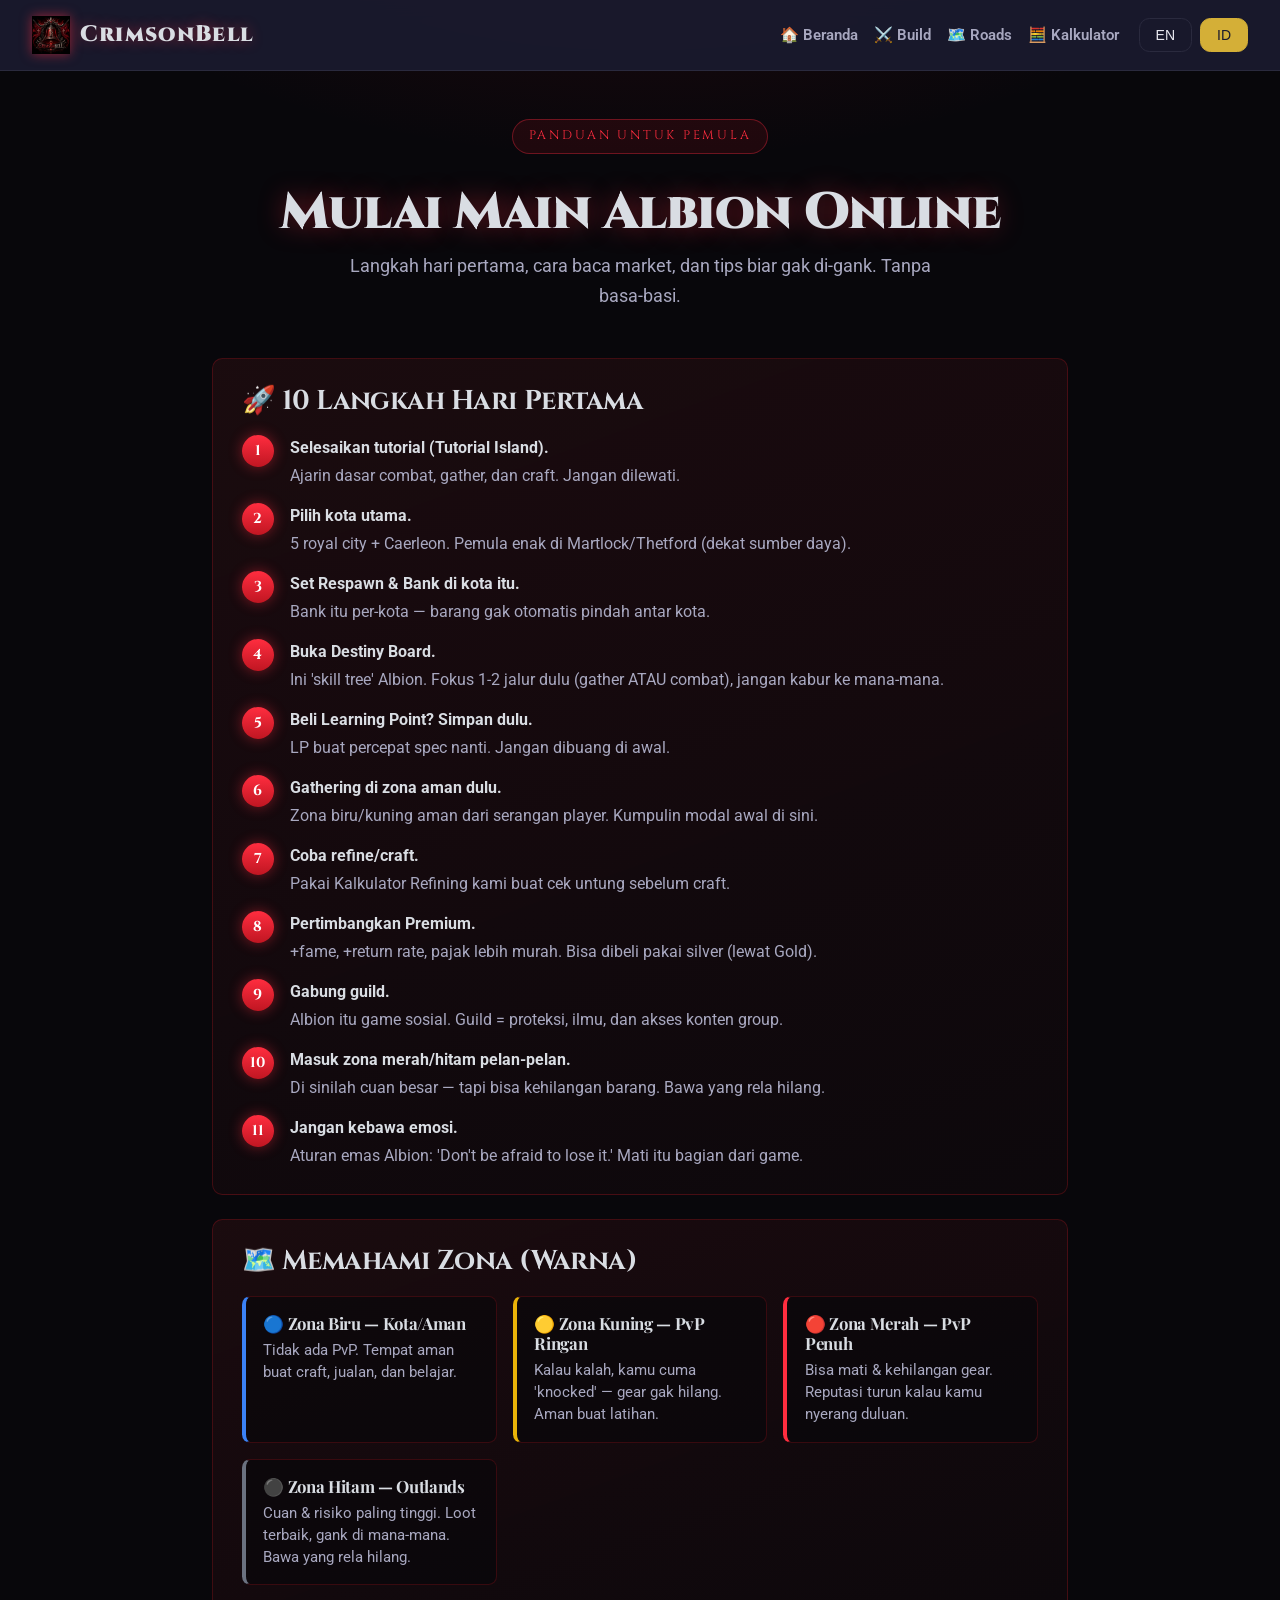
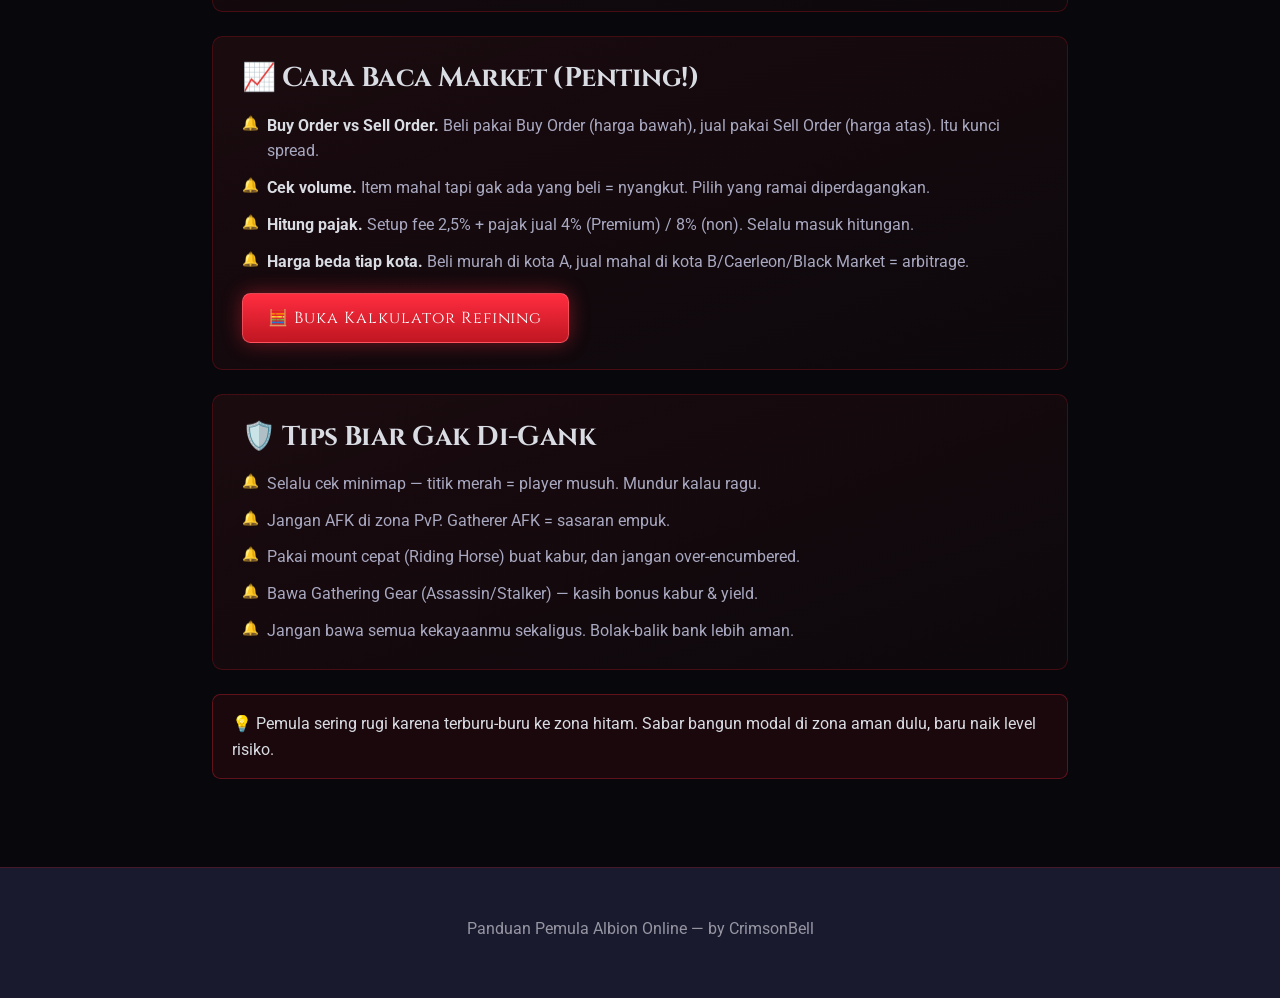
==== commit c747eb99: "feat: add dedicated Roads of Avalon chest guide page (roa.html) + nav/landing links Co-Authored-By: " ====
--- a/beginner.html
+++ b/beginner.html
@@ -2,9 +2,25 @@
 <html lang="id">
 <head>
     <meta charset="UTF-8">
-    <meta name="viewport" content="width=device-width, initial-scale=1.0">
+    <meta name="viewport" content="width=device-width, initial-scale=1.0, maximum-scale=1.0, user-scalable=no, viewport-fit=cover">
     <title>Panduan Pemula — CrimsonBell</title>
     <meta name="description" content="Panduan Albion Online untuk pemula: langkah hari pertama, kota, cara baca market, dan tips aman dari gank — by CrimsonBell.">
+    <link rel="canonical" href="https://crimsonbell.web.id/beginner.html">
+    <meta name="theme-color" content="#08070b">
+    <!-- Open Graph -->
+    <meta property="og:type" content="website">
+    <meta property="og:site_name" content="CrimsonBell">
+    <meta property="og:title" content="Panduan Pemula — CrimsonBell">
+    <meta property="og:description" content="Langkah hari pertama, memahami zona, cara baca market, dan tips aman dari gank untuk pemula Albion Online.">
+    <meta property="og:url" content="https://crimsonbell.web.id/beginner.html">
+    <meta property="og:image" content="https://crimsonbell.web.id/assets/og-image.jpg">
+    <meta property="og:image:width" content="1200">
+    <meta property="og:image:height" content="630">
+    <!-- Twitter -->
+    <meta name="twitter:card" content="summary_large_image">
+    <meta name="twitter:title" content="Panduan Pemula — CrimsonBell">
+    <meta name="twitter:description" content="Langkah hari pertama, memahami zona, cara baca market, dan tips aman dari gank untuk pemula Albion Online.">
+    <meta name="twitter:image" content="https://crimsonbell.web.id/assets/og-image.jpg">
     <link rel="preconnect" href="https://fonts.googleapis.com">
     <link rel="preconnect" href="https://fonts.gstatic.com" crossorigin>
     <link href="https://fonts.googleapis.com/css2?family=Cinzel:wght@600;700;900&family=Playfair+Display:wght@700&family=Roboto:wght@400;500;700&display=swap" rel="stylesheet">
@@ -27,6 +43,8 @@
                        data-id="🏠 Beranda" data-en="🏠 Home">🏠 Beranda</a>
                     <a href="builds.html" class="header-nav-link"
                        data-id="⚔️ Build" data-en="⚔️ Builds">⚔️ Build</a>
+                    <a href="roa.html" class="header-nav-link"
+                       data-id="🗺️ Roads" data-en="🗺️ Roads">🗺️ Roads</a>
                     <a href="calculator.html" class="header-nav-link"
                        data-id="🧮 Kalkulator" data-en="🧮 Calculator">🧮 Kalkulator</a>
                 </nav>
--- a/landing.css
+++ b/landing.css
@@ -279,7 +279,40 @@
     border-top: 1px solid rgba(192, 22, 34, 0.25);
 }
 
+/* ============================================
+   RESPONSIVE HEADER (shared by all pages)
+   ============================================ */
+@media (max-width: 768px) {
+    .header-content {
+        flex-wrap: wrap;
+        row-gap: 0.4rem;
+    }
+    /* nav drops to its own full-width row, centered */
+    .header-content .header-nav,
+    .header-content .calc-nav {
+        order: 5;
+        width: 100%;
+        margin: 0.5rem 0 0;
+        justify-content: center;
+        flex-wrap: wrap;
+        gap: 0.4rem 1.1rem;
+    }
+    /* keep language switcher on the top row, pinned right */
+    .header-content .language-switcher { margin-left: auto; }
+}
 @media (max-width: 600px) {
     .header-mark { width: 30px; height: 30px; }
-    .landing-body .logo { font-size: 1.15rem; }
-}
+    .landing-body .logo,
+    .header-content .logo { font-size: 1.12rem; }
+    .header-nav-link,
+    .calc-nav .nav-link { font-size: 0.9rem; }
+    .lang-btn { padding: 0.35rem 0.7rem; font-size: 0.8rem; }
+}
+@media (max-width: 380px) {
+    .landing-body .logo,
+    .header-content .logo { font-size: 1rem; }
+    .header-nav-link,
+    .calc-nav .nav-link { font-size: 0.82rem; }
+    .header-content .header-nav,
+    .header-content .calc-nav { gap: 0.35rem 0.75rem; }
+}
--- a/guide.css
+++ b/guide.css
@@ -276,6 +276,27 @@
     font-size: 0.92rem;
     line-height: 1.55;
 }
+.build-set {
+    margin-top: 0.85rem;
+    padding-top: 0.7rem;
+    border-top: 1px solid rgba(192, 22, 34, 0.22);
+    display: flex;
+    flex-direction: column;
+    gap: 0.35rem;
+}
+.build-set p {
+    margin: 0;
+    font-size: 0.84rem !important;
+    line-height: 1.45;
+}
+.build-set .set-label {
+    color: var(--crimson-bright);
+    font-family: 'Cinzel', var(--font-serif);
+    font-size: 0.74rem;
+    letter-spacing: 0.05em;
+    text-transform: uppercase;
+}
+.build-set .set-val { color: var(--silver); }
 
 @media (max-width: 600px) {
     .guide-block, .build-block { padding: 1.2rem; }
